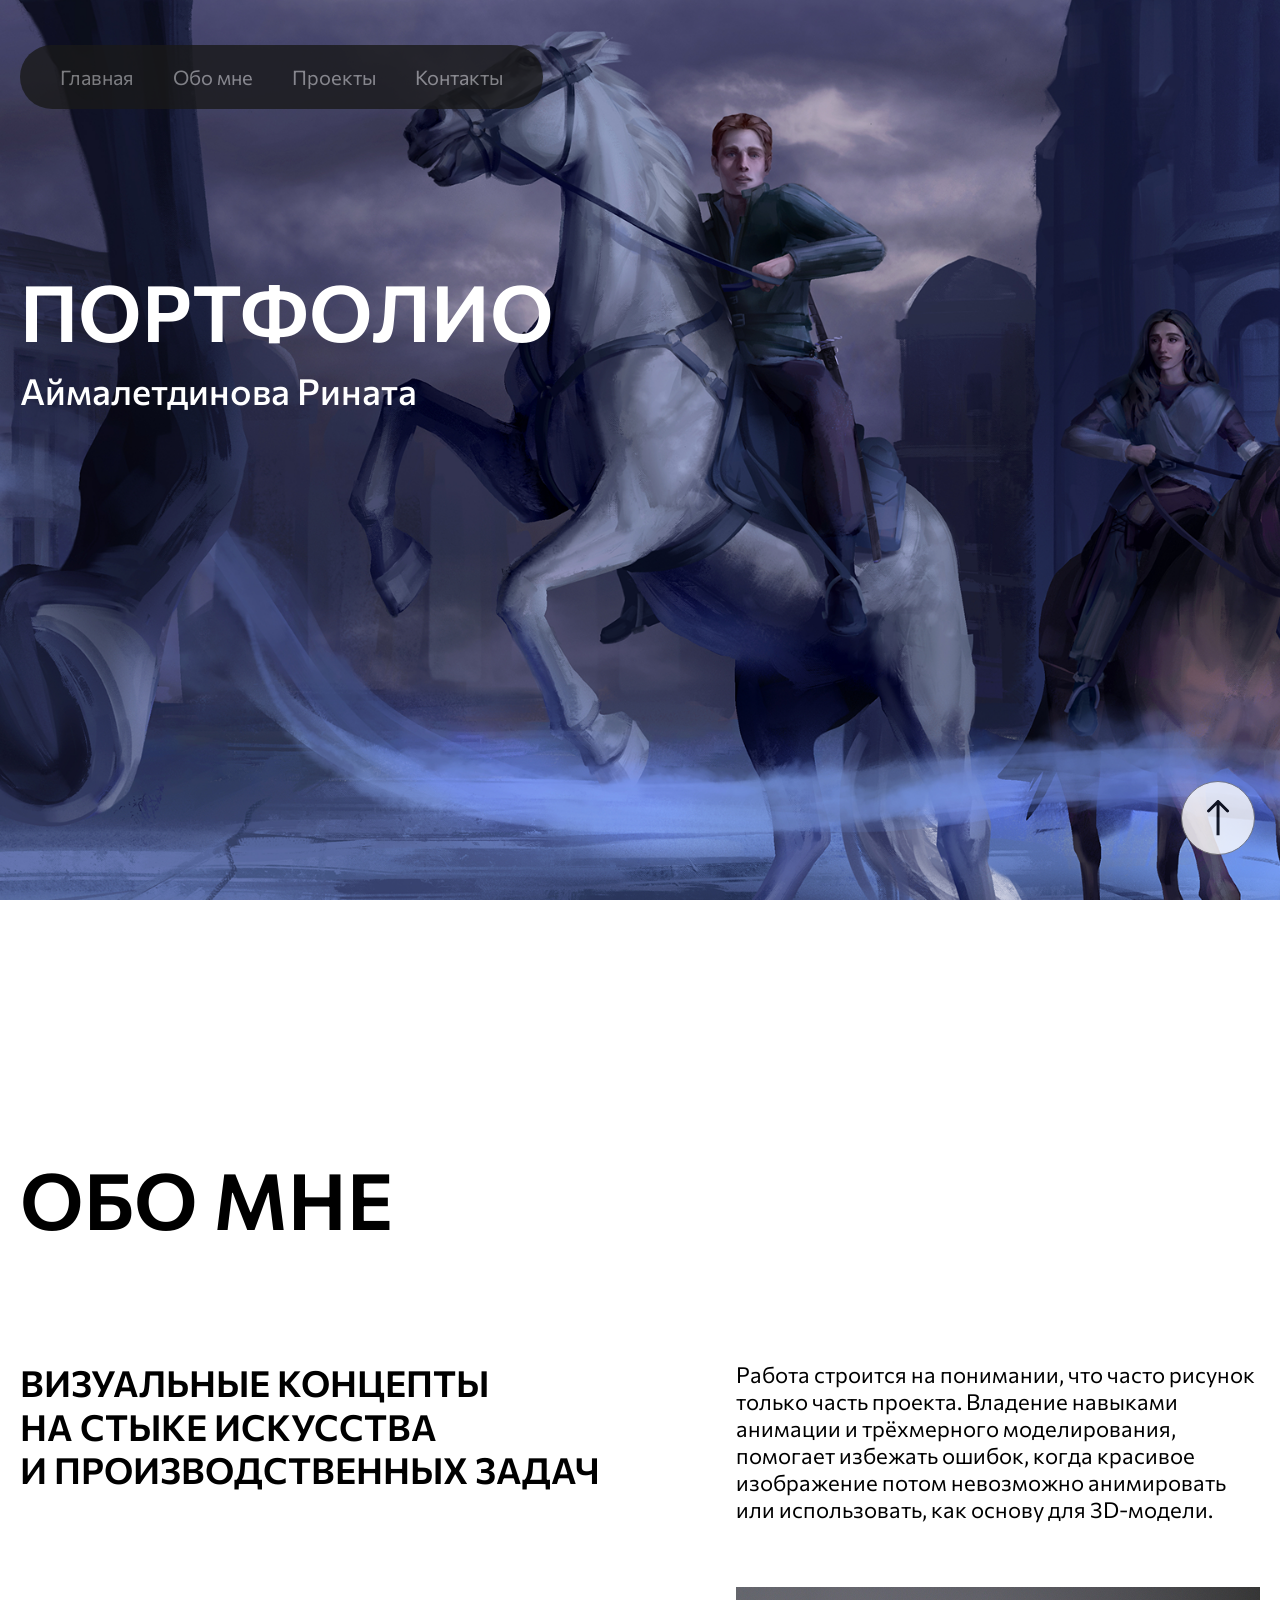
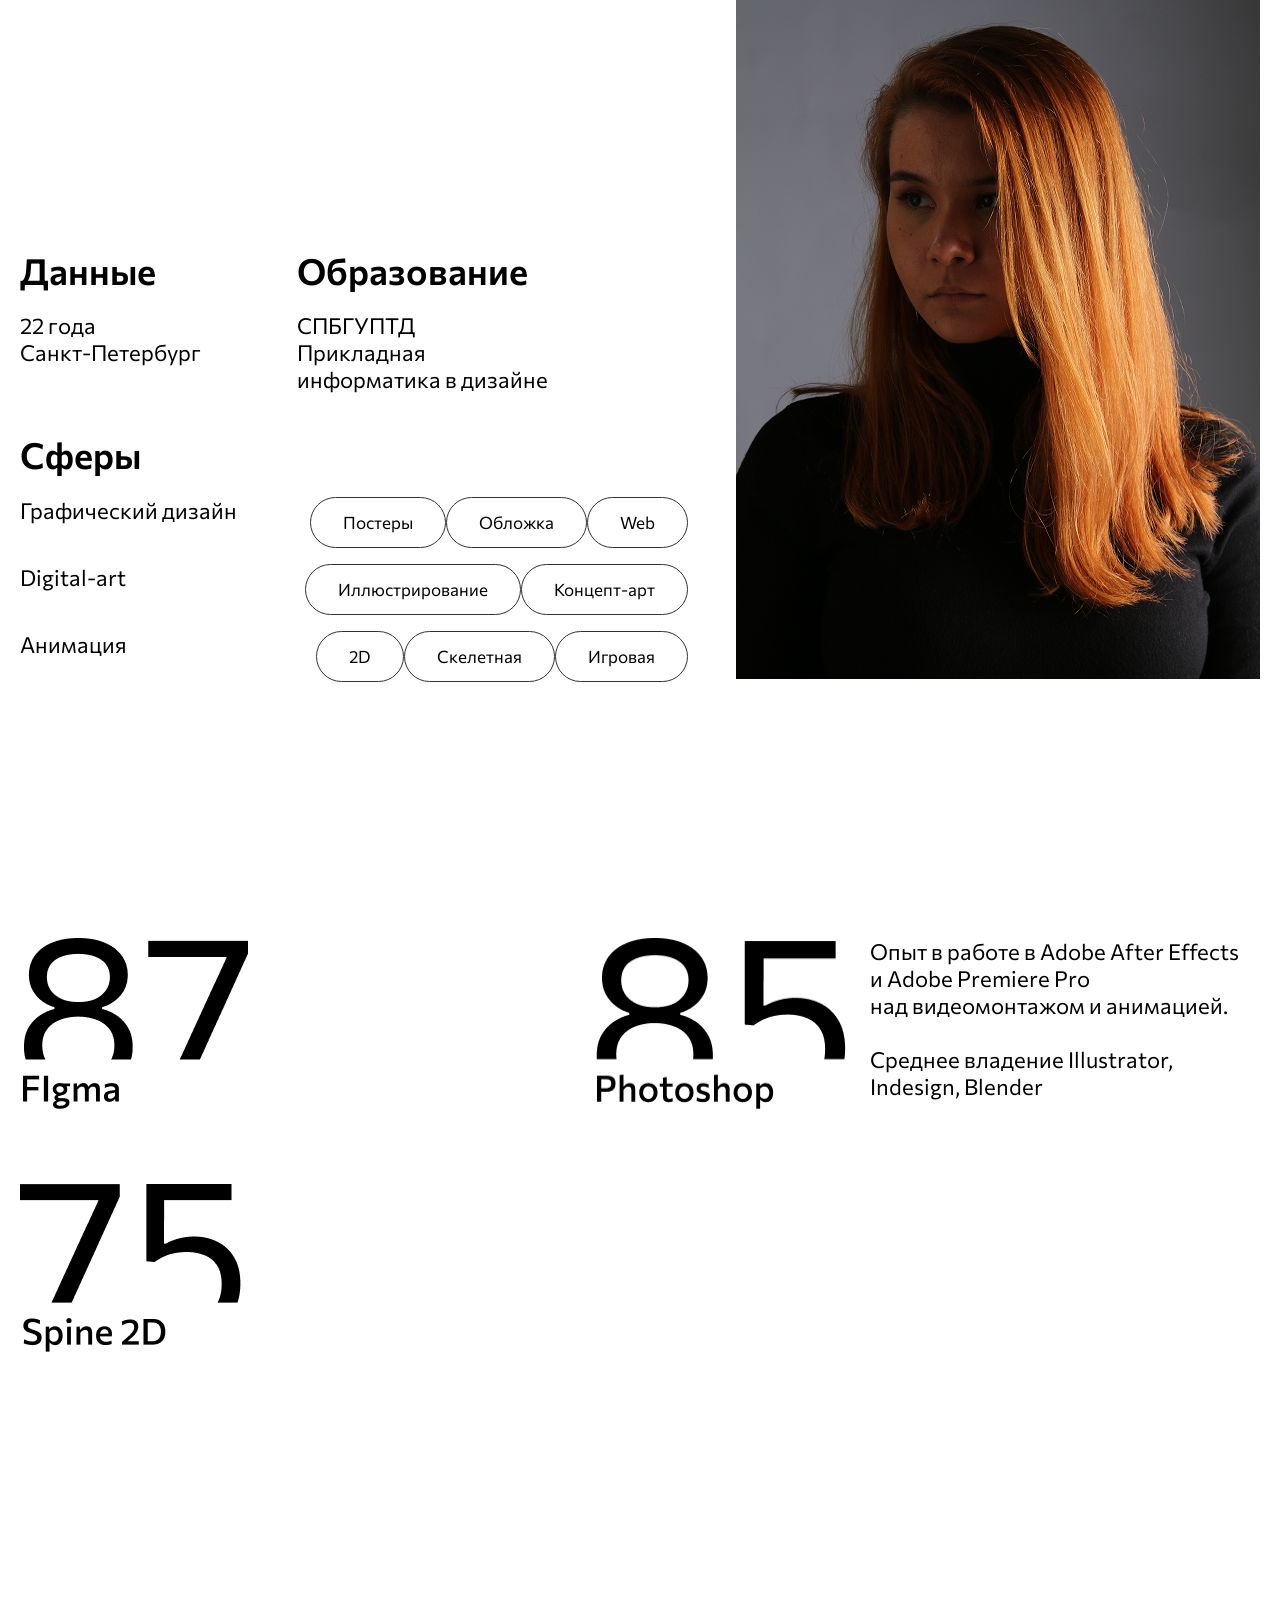
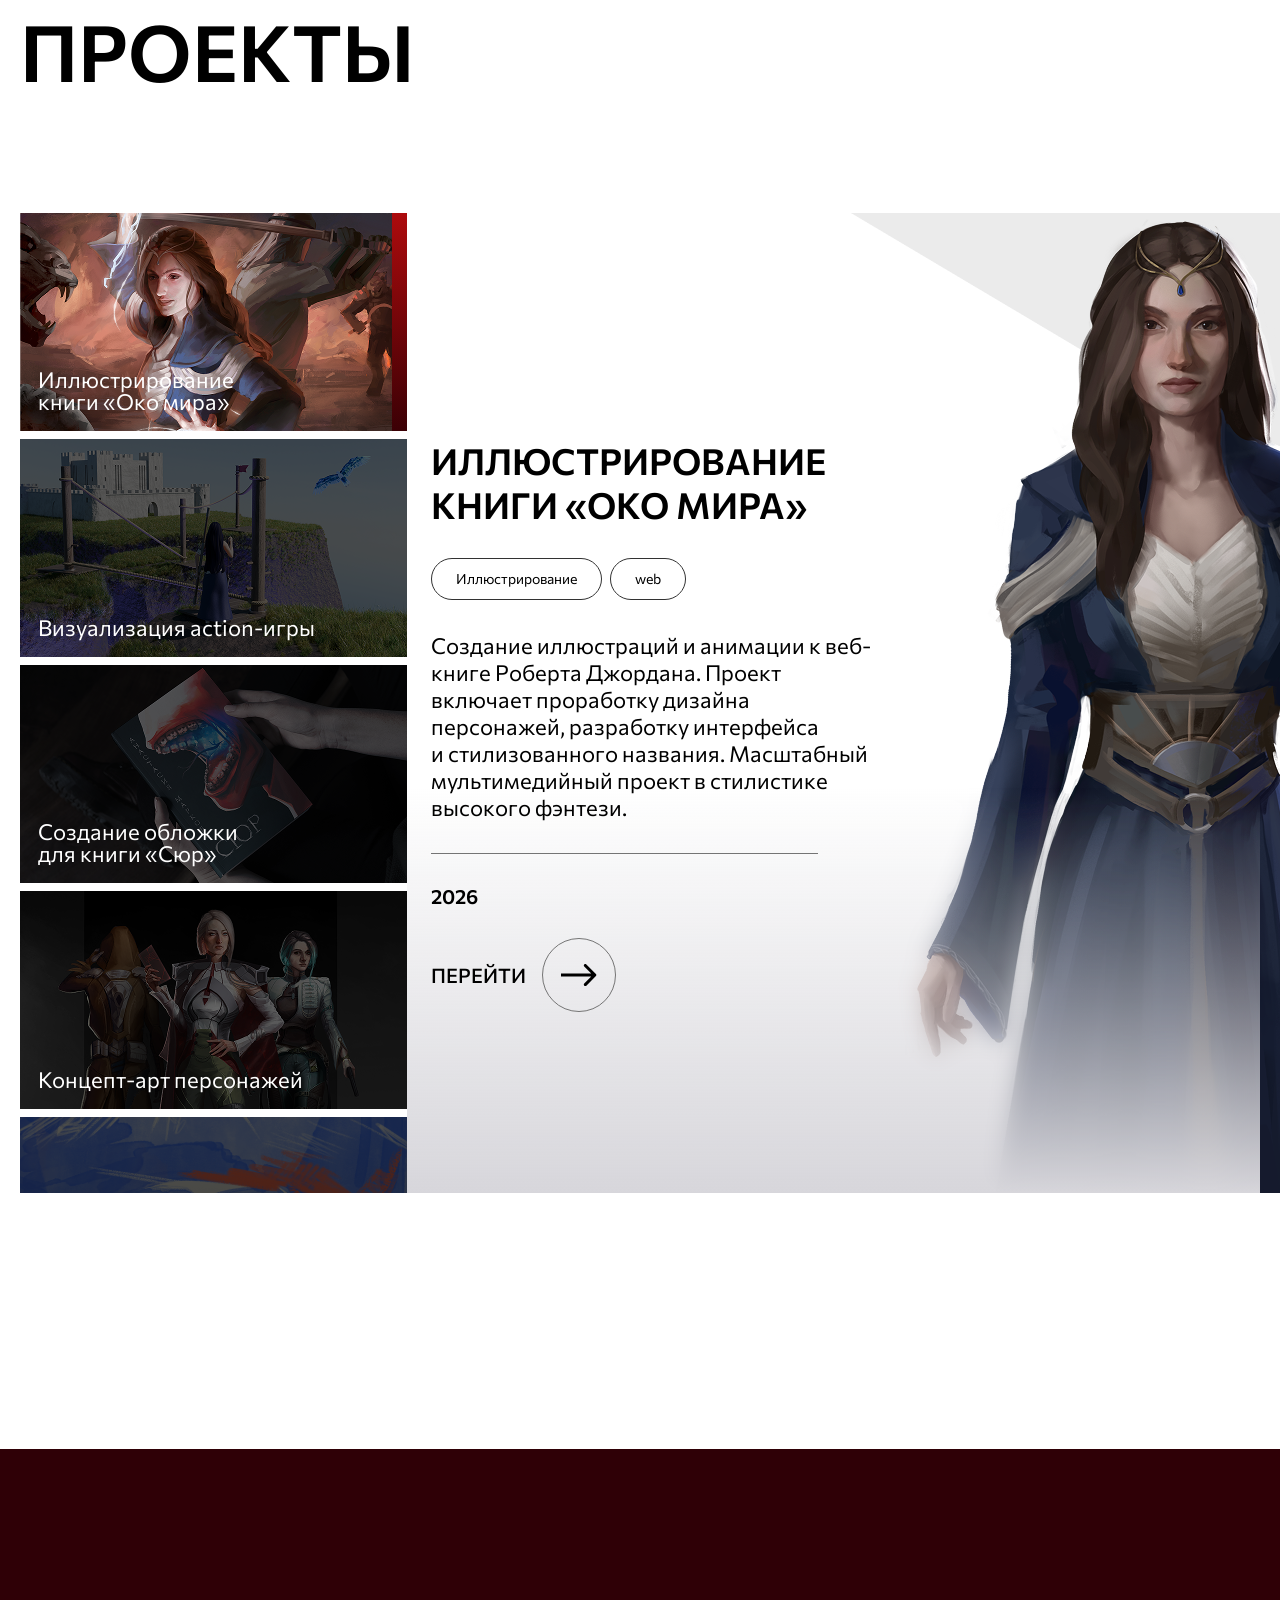
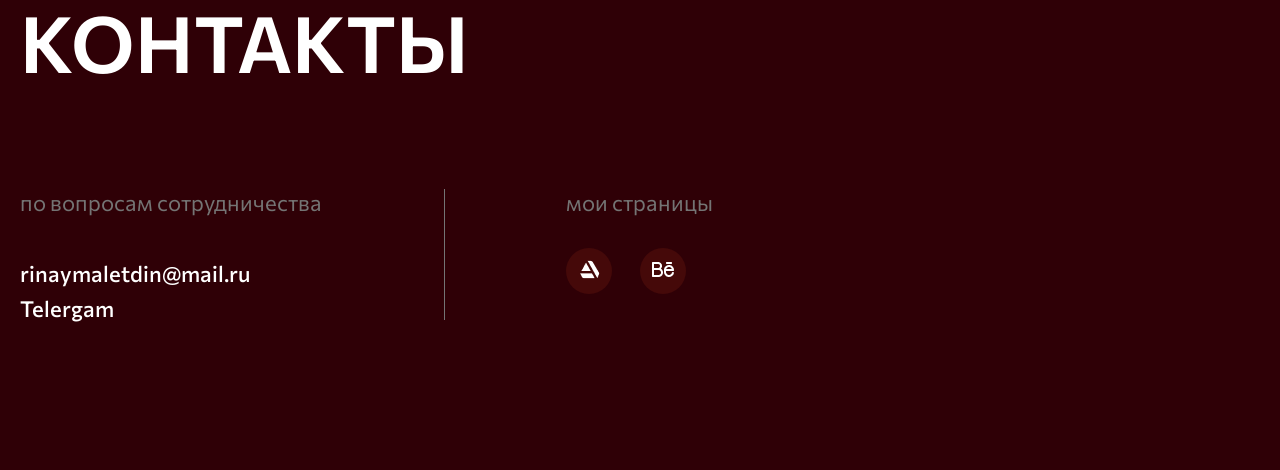
==== index.html @ d63401e6 "all" ====
<!DOCTYPE html>
<html lang="ru">
<head>
    <meta charset="UTF-8">
    <link rel="stylesheet" href="css/normalize.css">
    <link rel="stylesheet" href="css/reset.css">
    <link rel="stylesheet" type="text/css" href="css/main.css">
    <link rel="stylesheet" type="text/css" href="css/bloks.css">
    <link rel="stylesheet" type="text/css" href="css/glavnaya.css">
    <meta name="viewport" content="width=device-width, initial-scale=1.0">
    <title>Рината Аймалетдинова</title>
    <link rel="icon" href="assets/icons/logo-def.png" type="image/x-icon">
</head>
<body>

    <div class="container">
        <div class="navigation">
            <a href="index.html" class="navig" >Главная</a>
            <a href="index.html#end_scroll_about" class="navig" id="scroll_about">Обо мне</a>
            <a href="index.html#end_scroll_proj" class="navig" id="scroll_proj">Проекты</a>
            <a href="index.html#end_scroll_info" class="navig" id="scroll_info">Контакты</a>
        </div>
    </div>

    <div class="up_block" id="scroll_up">
        <div class="round up">
            <svg width="23" height="36" viewBox="0 0 23 36" fill="none" xmlns="http://www.w3.org/2000/svg">
                <path d="M12.1075 0.439373C11.5217 -0.146412 10.572 -0.146412 9.98622 0.439373L0.440274 9.98532C-0.145513 10.5711 -0.145513 11.5208 0.440274 12.1066C1.02606 12.6924 1.97581 12.6924 2.56159 12.1066L11.0469 3.62136L19.5322 12.1066C20.1179 12.6924 21.0677 12.6924 21.6535 12.1066C22.2393 11.5208 22.2393 10.5711 21.6535 9.98532L12.1075 0.439373ZM11.0469 35.3462L12.5469 35.3462L12.5469 1.50003L11.0469 1.50003L9.54688 1.50003L9.54688 35.3462L11.0469 35.3462Z" fill="black"/>
            </svg>
                                            
        </div>
    </div>

    <section class="shapka diff" id="scroll_up_end" style="background-image: url('../assets/images/index/background.png')">
        <div class="container">
            <h1 class="index">Портфолио</h1>
            <div class="name">
                <div>
                    <h3>Аймалетдинова Рината</h3>
                </div>
                <div  class="graf">
                    <h3>Графический дизайнер</h3>
                </div>
            </div>
        </div>
    </section>

    <section class="about">
        <div class="container">
            <div class="big_title" >
                <h1 style="color: black;" id="end_scroll_about">
                    Обо мне
                </h1>
            </div>
            <div class="article">
                <h3>Визуальные концепты<br>
                    на&nbsp;стыке искусства<br>
                    и&nbsp;производственных задач<br></h3>
                <p>Работа строится на&nbsp;понимании, что&nbsp;часто рисунок только часть проекта. Владение навыками анимации и&nbsp;трёхмерного моделирования, помогает избежать ошибок, когда красивое изображение потом невозможно анимировать или использовать, как&nbsp;основу для&nbsp;3D-модели.</p>
            </div>
            <div class="block_me">
                    <div class="me_text">

                        <div class="boring">
                            <div class="data">
                                <h3>Данные</h3>
                                <p>22 года<br>
                                    Санкт-Петербург</p>
                            </div>
                            <div class="ed">
                                <h3>Образование</h3>
                                <p>СПБГУПТД<br>
                                    Прикладная<br>
                                    информатика в дизайне</p>
                            </div>
                        </div>

                        <div class="sphere">
                            <h3>Сферы</h3>
                            
                            <div class="all">

                                <div class="s_line">
                                    <div class="the">
                                        <p>Графический дизайн</p>
                                    </div>
                                    <div class="sp_tags">
                                        <div class="tag">
                                            Постеры
                                        </div>
                                        <div class="tag">
                                            Обложка
                                        </div>
                                        <div class="tag">
                                            Web
                                        </div>
                                    </div>
                                </div>

                                <div class="s_line">
                                    <div class="the">
                                        <p>Digital-art</p>
                                    </div>
                                    <div class="sp_tags">
                                        <div class="tag">
                                            Иллюстрирование
                                        </div>
                                        <div class="tag">
                                            Концепт-арт
                                        </div>
                                    </div>
                                </div>

                                <div class="s_line">
                                    <div class="the">
                                        <p>Анимация</p>
                                    </div>
                                    <div class="sp_tags">
                                        <div class="tag">
                                            2D
                                        </div>
                                        <div class="tag">
                                            Скелетная
                                        </div>
                                        <div class="tag">
                                            Игровая
                                        </div>
                                    </div>
                                </div>
                            </div>
                        </div>
                    </div>

                    <div class="me_photo">
                        <img src="assets/images/index/me.png" alt="">
                    </div>   
            
            </div>
        </div>

    </section>

    <section class="skills">
        <div class="container">
            <div class="content_skills">
                <div class="skills_numbers">
                    <img src="assets/images/index/87.png" alt="85">
                    <img src="assets/images/index/85.png" alt="60">
                    <img src="assets/images/index/75.png" alt="45">
                </div>
                <div class="skills_text">
                    <p>Опыт в&nbsp;работе в&nbsp;Adobe After Effects и&nbsp;Adobe Premiere Pro
                        над&nbsp;видеомонтажом
                        и&nbsp;анимацией. <br>
                        <br>
                        Среднее владение Illustrator, Indesign,&nbsp;Blender
                        
                        </p>
                </div>
            </div>
        </div>
    </section>


    <section class="projects">
        <div class="container">
            <div class="big_title" >
                <h1 style="color: black;" id="end_scroll_proj">
                    проекты
                </h1>
            </div>
            <div class="block_proj">
                <div class="vertic">
                    <div class="vertic_item active" data-project="1">
                        <img src="assets/images/index/small_oko.png" alt="">
                        <span>Иллюстрирование <br> книги «Око мира»</span>
                    </div>
                    <div class="vertic_item" data-project="2">
                        <img src="assets/images/index/small_game.png" alt="">
                        <span>Визуализация action-игры</span>
                    </div>
                    <div class="vertic_item" data-project="3">
                        <img src="assets/images/index/small_book.png" alt="">
                        <span>Создание обложки <br> для книги «Сюр»</span>
                    </div>
                    <div class="vertic_item" data-project="4">
                        <img src="assets/images/index/small_pers.png" alt="">
                        <span>Концепт-арт персонажей</span>
                    </div>
                    <div class="vertic_item" data-project="5">
                        <img src="assets/images/index/small_geely.png" alt="">
                        <span>Оформление выставки Geely</span>
                    </div>
                </div>

                <div class="prew">
                    <div class="text_proj"  id="textContainer">
                        <h3>Иллюстрирование книги «Око мира»</h3>
                        <div class="tags">
                            <div class="p_tags">
                                Иллюстрирование
                            </div>
                            <div class="p_tags">
                                web
                            </div>
                        </div>

                        <div class="desc">
                            <p>Создание иллюстраций и&nbsp;анимации к&nbsp;веб-книге Роберта Джордана. Проект включает проработку дизайна персонажей, разработку интерфейса и&nbsp;стилизованного названия. Масштабный мультимедийный проект
                                в&nbsp;стилистике высокого фэнтези.</p>
                        </div>
                        <div class="line_p">
                        </div>
                        <div class="year">
                            2026
                        </div>
                        <div class="pereyty">
                                <p style="font-size: 20px; font-family: 'CommissionerME'">ПЕРЕЙТИ</p>
                                <a href="oko.html">
                                    <div class="round right">
                                        <svg width="36" height="23" viewBox="0 0 36 23" fill="none" xmlns="http://www.w3.org/2000/svg">
                                            <path d="M34.9068 12.1066C35.4926 11.5208 35.4926 10.571 34.9068 9.98524L25.3609 0.439297C24.7751 -0.14649 23.8253 -0.14649 23.2396 0.439297C22.6538 1.02508 22.6538 1.97483 23.2396 2.56062L31.7248 11.0459L23.2396 19.5312C22.6538 20.117 22.6538 21.0667 23.2396 21.6525C23.8253 22.2383 24.7751 22.2383 25.3609 21.6525L34.9068 12.1066ZM0 11.0459L-2.68527e-08 12.5459L33.8462 12.5459L33.8462 11.0459L33.8462 9.5459L2.68527e-08 9.5459L0 11.0459Z" fill="black"/>
                                            </svg>                       
                                    </div>
                                </a>
                        </div>

                    </div>
                    <div class="prew_inner">
                        <img src="assets/images/index/mo.png" class="active" id="mainImage" alt="" id="img1">
                        <img src="assets/images/index/triangle.png" class="triangle" alt="">
                    </div>
                    
                </div>

            </div>



        </div>
    </section>








    


    <footer>
        <div class="container">
            <h1>
                Контакты
            </h1>

            <div class="info" id="end_scroll_info">
                <div class="qwestions">
                    <div class="qw_title">
                        <p>по вопросам сотрудничества</p>
                    </div>

                    <div class="qw_them">
                        <p>rinaymaletdin@mail.ru</p>
                        <a href="https://t.me/rinaymm">
                            Telergam
                        </a>
                    </div>
                </div>

                <div class="line">
                </div>

                <div class="social">
                    <div class="so_title">
                        <p>мои страницы</p>
                    </div>

                    <div class="buttons_block">
                        <a href="">
                            <div class="so_but">
                                <img src="assets/icons/artstation.png" alt="">
                            </div>
                        </a>

                        <a href="">
                            <div class="so_but">
                                <img src="assets/icons/behance.png" alt="">
                            </div>
                    </a>
                    </div>
                </div>
            </div>

        </div>
        
    </footer>

    <script src="script/script.js" defer></script>
</body>
</html>
---- css/main.css ----
@font-face {
    font-family: "CommissionerR";
    src:url('../assets/fonts/Commissioner-Regular.ttf');
}

@font-face {
    font-family: "CommissionerSB";
    src:url('../assets/fonts/Commissioner-SemiBold.ttf');
}

@font-face {
    font-family: "CommissionerME";
    src:url('../assets/fonts/Commissioner-Medium.ttf');
}

:root{
    --darkred: #2F0006;
    --grey: #1A1A1A;
    --blackred: #240000;
    --cherry: #450909;
    --red: #AC0B0D;
    --pink: #F00003;
    --lightgrey: #323232;
    --middle: #747474;
}


body{
    overflow-x: hidden;
}

h1{
    font-size: 78px;
    font-family: "CommissionerSB";
    text-transform: uppercase;
    color: white;
    line-height: 109%;
}

h2{
    font-size: 47px;
    font-family: "CommissionerSB";
    text-transform: uppercase;
}

h3 {
    font-size: 36px;
    font-family: "CommissionerSB";
    text-transform: uppercase;
    line-height: 121%;
}

h4{
    font-size: 32px;
    font-family: "CommissionerSB";
}
p {
    font-size: 22px;
    font-family: "CommissionerR";
    line-height: 27px;
}

.navig{
    font-size: 20px;
    font-family: "CommissionerR";
}

.subtext{
    font-size: 17px;
    font-family: "CommissionerR";
}

.smalesttext{
    font-size: 14px;
    font-family: "CommissionerR";
}

a{
    text-decoration: none;
    color: white;
}

.container{
    max-width: 1620px;
    padding: 0 20px;
    margin: 0 auto;
}

/*_______________________________________Навигация__________________________________________________________*/

.navigation{
     position: fixed;
    top: 45px;
     z-index: 1000;
  
    display: flex;
    flex-wrap: wrap;
    flex-direction: row;
    gap: 39px;

    background-color: var(--grey);
    border-radius: 50px;
    padding: 22px 40px;
    opacity: 80%;

    transition: transform 0.3s ease, opacity 0.3s ease;
}


.navigation a{
    color: #999999;
    transition: 0.2s;
}

.navigation a:hover{
    color: white;
}

.navigation a:active{
    color: var(--pink);

}

.navigation.hide {
    transform: translateY(-150%);
}

.back{
    position: fixed;
    top: 45px;
     z-index: 1000;
  
    display: flex;
    flex-wrap: wrap;
    flex-direction: row;
    gap: 39px;


}
/*_______________________________________Шапка__________________________________________________________*/



.shapka{
    max-width: 100%;
    min-width: 1000px;
    height: auto;  
    background-size: cover; 
    background-position: top;
    background-repeat: no-repeat;
    height: 100vh;
}

.title{
    padding-top: 700px;
    max-width: 1000px;

}

/*_______________________________________Наверх__________________________________________________________*/

.up{
    transform: rotateY('90');
    position: fixed;
    align-self: end;
    bottom: 45px;
    z-index: 1000;
    right: 25px;

    background: white;
    opacity: 80%;
    cursor: pointer;

}



/*_______________________________________Навигация между__________________________________________________________*/

.but_text{
    display: flex;
    justify-content: center;
    align-items: center;
    gap: 16px;
}

.nextprev{

    display: flex;
    flex-direction: row;
    gap: 24px;
    justify-content: space-between;

}

.round path{
    transition: 0.2s;
}

.round:hover path {
    fill: var(--red);
}

.round:active path {
    fill: var(--pink);
}

.round{
    border-radius: 50px;
    width: 72px;
    height: 72px;
    border: 1px solid var(--middle);
    display: flex;
    align-items: center;
    justify-content: center;
    transition: 0.2s;
}

.round:hover{
    border: 1px solid var(--red);
}

.round:active{
    border: 1px solid var(--pink);
}

.top{
    padding-top: 40px;
    padding-bottom: 120px;
}

.bott{
    padding-bottom: 120px;
}






/* Футтер */


footer{
    background-color: var(--darkred);
    padding-top: 150px;
    padding-bottom: 150px;
}

footer h1{
    padding-bottom: 105px;
}


.info{
    display: flex;
    max-width: 693px;
    justify-content: space-between;
    gap: 24px;
    flex-direction: row;
}

.qwestions{
    display: flex;
    flex-direction: column;
    gap: 12px;
}

.qw_them{
    display: flex;
    flex-direction: column;
    gap: 11px;
}

.qw_them p{
    font-family: "CommissionerME";
    color: white;
}

.qw_them a{
    font-family: "CommissionerME";
    color: white;
    font-size: 22px;
}

.qw_them a:hover{
    color: var(--red);
}
.qw_them a:active{
    color: var(--pink);
}




.qw_title{
    padding-bottom: 32px;
    color: var(--middle);
}

.so_title{
    padding-bottom: 32px;
    color: var(--middle);
}


.line {
    width: 1px;
    background: var(--middle);
}

.buttons_block{
    display: flex;
    flex-direction: row;
    gap: 28px;
}

.so_but{
    background: var(--cherry);
    height: 46px;
    width: 46px;
    border-radius: 30px;
    align-content: center;
    text-align: center;
    transition: 0.2s;
}

.so_but:hover{
    background: var(--red);
}

.so_but:active{
    background: var(--pink);
}
---- css/bloks.css ----
.article{
    display: flex;
    justify-content: space-between;
    flex-direction: row;
    gap: 24px;
    padding-bottom: 64px;
}

.article p{
    max-width: 524px;
}

.block{
    padding-bottom: 256px;
}



/* РЕФЕРЕНСЫ */
.podpis{
    display: flex;
    flex-direction: row;
    justify-content: space-between;
    gap: 24px;
}

.ref_right{
    max-width: 524px;
    padding-bottom: 196px;
}

.itog{
    border-radius: 30px;
    border: 1px solid var(--middle);
    padding: 16px 32px;
    margin-top: 24px;
    color: black;
    background: white;

    cursor: pointer;
}

.itog:hover{
    border: 1px solid var(--red);
    color: var(--red);
}

.itog:active{
    border: 1px solid var(--pink);
    color: var(--pink);
}



.three{
    display: flex;
    flex-direction: row;
    gap: 24px;
    flex-wrap: nowrap;
}
.im_text{
    display: flex;
    flex-direction: column;
    gap: 8px;
}

.im_text img{
    max-width: 100%;

}


/* ДВА и ОДИН */

.two{
    display: flex;
    flex-direction: row;
    gap: 24px;
    flex-wrap: nowrap;
    padding-bottom: 24px;
}

.two img{
    max-width: 100%;
}

.one_im img{
    max-width: 100%;
}

/* ОДИН СЛЕВА ДВА СПРАВА */

.vertic_two{
    display: flex;
    flex-direction: column;
    gap: 24px;
}

.end{
    padding-bottom: 120px;
}

/* ВНИЗУ С МАЛЕНЬКИМ */

.with_little{
    display: flex;
    flex-direction: row;
    justify-content: space-between;
    gap: 24px;
    align-items: end;

    padding-bottom: 256px;
}
.with_little img{
    max-width: 100%;
    min-width: 300px;
}
/* ТРИПОДРЯД */

.setka_3{
    display: flex;
    flex-direction: row;
    justify-content: space-between;
    gap: 24px;
    align-items: end;

    padding-bottom: 256px;
}

.setka_3 img{
    max-width: 100%;
}

/* ДВА */

.setka_2{
    display: flex;
    flex-direction: row;
    justify-content: space-between;
    gap: 24px;
    align-items: end;

    padding-bottom: 256px;

}

.setka_2 img{
    width: 100%;
    max-width: 798px;
    min-width: auto;
    display: block;
}
/* СЛАЙДЕР СЛАЙДЕР */

.slider{
    padding-bottom: 256px;
    display: flex;
    flex-direction: column;
    justify-content: end;
}

.slider_image {
    width: 100%;
    margin-bottom: 20px;
    overflow: hidden;
}

.slider_image img {
    max-width:100%;
}

/* RANGE */
.range {
    width: 658px;
    appearance: none;
    height: 4px;
    background: #ccc;
    outline: none;
}

.small{
    width: 100%;
}

.pols{
    text-align: end;
    padding-bottom: 120px;
}

/* ползунок */
.range::-webkit-slider-thumb {
    appearance: none;
    width: 20px;
    height: 20px;
    background: black;
    border-radius: 50%;
    cursor: pointer;
    transition: 0.2s;
}

.range::-webkit-slider-thumb:active {
    appearance: none;
    width: 25px;
    height: 25px;
    background: var(--red);
    border-radius: 50%;
    cursor: pointer;
}

/* Firefox */
.range::-moz-range-thumb {
    width: 20px;
    height: 20px;
    background: black;
    border-radius: 50%;
    cursor: pointer;
    transition: 0,2s;
}

/* КАРУСЕЛЬ КАРУСЕЛЬ */

.kar_next{
    display: flex;
    flex-direction: row;
    gap: 64px;
    justify-content: end;
    padding-top: 24px;
}



/* ДРУГИЕ ПРОЕКТЫ */

.other h1{
    color: black;
    padding-bottom: 120px;
}


.other{
    padding-bottom: 256px;
}


.hor_scroll{
    display: flex;
    flex-direction: row;
    flex-wrap: nowrap;
    gap: 24px;

    overflow-y:hidden;
    overflow-x: visible;
    scroll-behavior: auto;

    margin-left: calc(-1 * clamp(16px, 10vw, 150px));
    margin-right: calc(-1 * clamp(16px, 10vw, 150px));
  
    padding-left: clamp(16px, 10vw, 150px);
    padding-right: clamp(16px, 10vw, 150px);

}


.hor_scroll::-webkit-scrollbar {
    display: none; 
}

.kletka{
    display: flex;
    flex-direction: column;
    gap: 24px;
}

.kletka_niz{
    display: flex;
    flex-direction: row;
    justify-content: space-between;

}

.kletka_niz h4{
    max-width: 356px;
}

.klet_im{
    position: relative;
    height: 725px;
}

.klet_im::before {
    content: "";
    position: absolute;
    inset: 0;

    background: rgba(0, 0, 0, 0.5);
    pointer-events: none;

    opacity: 1;
    transition: opacity 0.3s ease;
}

.klet_im:hover::before {
    opacity: 0;
}
---- css/glavnaya.css ----
.index{
    padding-top: 268px;
    padding-bottom: 16px;
}



.diff h3{
    color: white;
    text-transform:none;
    font-family: "CommissionerME";

}

.shapka{
    max-width: 100%;
    min-width: 1000px;
    height: auto;  
    background-size: cover; 
    background-position: top;
    background-repeat: no-repeat;
    height: 100vh;
}


.name{
    display: flex;
    flex-direction: column;
    gap: 520px;
}

.graf h3{
    font-family: "CommissionerR";
}

.big_title{
    padding-top: 256px;
    padding-bottom: 120px;
}



.block_me{
    display: flex;
    justify-content: space-between;
    align-items: end;
    flex-direction: row;
    gap: 24px;
    flex-wrap: nowrap;
    padding-bottom: 256px;
}

.block_me h3{
    text-transform:none;
    padding-bottom: 20px;
}

.me_text{
    width: 100%;
}

.boring{
    display: flex;
    align-items: start;
    flex-direction: row;
    gap: 96px;
    padding-bottom: 40px;
    max-width: 1072px;
}

.all{
    display: flex;
    justify-content: space-between;
    flex-direction: row;
    flex-direction: column;
    gap: 16px;
    max-width: 668px;
}

.s_line{
    display: flex;
    justify-content: space-between;
    flex-direction: row;
    gap: 24px;
}

.sp_tags{
    display: flex;
    justify-content: space-between;
    flex-direction: row;
}

.tag{
    font-size: 17px;
    font-family: "CommissionerR";
    color: black;
    border: 1px solid var(--lightgrey);
    border-radius: 30px;
    padding: 16px 32px;
}


.me_photo img{
    width: 524px;
    height: auto;
}


.skills h1{
    color: black;
}

.content_skills{
    display: flex;
    justify-content: space-between;
    align-items: flex-start;
    column-gap: 24px;

}

.skills_text p{
    color: black;
    width: 390px;
}

.skills_numbers{

    opacity: 0;
    transform: translateY(100px);
    
    width: 1040px;
    display: flex;
    flex-direction: row;
    justify-content: space-between;
    row-gap: 75px;
    column-gap: 75px;
    flex-wrap: wrap;

}

.skills_numbers.element-show {
    opacity: 1;
    transition: all 1.5s;
    transform: translateY(0%);
}









.block_proj{
    display: flex;
    justify-content: space-between;
    flex-direction: row;
    align-content: flex-start;
    height: 980px;
    gap: 24px;

    padding-bottom: 256px;
}

.vertic{
    display: flex;
    flex-direction: column;
    gap: 8px;
    overflow-y: auto;
    max-height: 100%;
}
.vertic::-webkit-scrollbar {
    display: none; 
}

.vertic_item{
    position: relative;
    cursor: pointer;

    color: white;
    font-size: 22px;
    font-family: "CommissionerR";
}

.vertic_item span{
    padding: 8px;
}

.vertic_item img {
    width: 100%;
    display: block;
}

.vertic_item::before {
    content: "";
    position: absolute;
    inset: 0;
    background: rgba(0,0,0,0.6);
    transition: 0.3s;
}

.vertic_item.active::after {
    content: "";
    position: absolute;
    top: 0;
    right: 0;
    width: 15px;
    height: 100%;
    background: linear-gradient(to bottom, rgb(172, 11, 13),  rgb(59, 0, 5));
}

.vertic_item span {
    position: absolute;
    bottom: 10px;
    left: 10px;
    color: white;
    z-index: 2;
}

.vertic_item:hover::before {
    background: rgba(0,0,0,0);
}

.vertic_item.active::before {
    background: rgba(0,0,0,0);
}

/* ПРАВАЯ ЧАСТЬ */
.prew {
    flex: 1;
    position: relative;

    display: flex;
    justify-content: flex-end; 
}

/* БЛЮР */
.prew::before {
    content: '';
    position: absolute;
    bottom: 0;
    left: -24px;
    right: 0;
    height: 406px;

    backdrop-filter: blur(11px);
    -webkit-backdrop-filter: blur(11px);

    mask-image: linear-gradient(
        to bottom,
        transparent 0%,
        black 100%
    );

    z-index: 5;
    pointer-events: none;
}

/* ГРАДИЕНТ */
.prew::after {
    content: '';
    position: absolute;
    bottom: 0;
    left: -24px;
    right: 0;
    height: 406px;

    background: linear-gradient(
        to bottom,
        transparent 0%,
        rgb(215, 214, 219) 100%
    );

    z-index: 6;
    pointer-events: none;
}



/* Если нужно более плавное размытие с маской */
.prew_inner {
    position: relative;
    width: 55%;
    height: 100%;
}


.prew_inner img {
    position: absolute;
    inset: 0;

    transition: 
        opacity 0.1s ease,
        transform 0.5s ease,
        filter 0.1s ease;
}

/* текущая */
.prew_inner img.active {
    opacity: 1;
    transform: scale(1);
    filter: blur(0);
    z-index: 2;

    filter: blur(0px);
    transition: filter 0.3s ease;
}


/* уходящая */
.prew_inner img.out {
    opacity: 0;
    transform: scale(1.1);
    filter: blur(8px);
    z-index: 1;
}

/* новая (до появления) */
.prew_inner img.next {
    opacity: 0;
    transform: scale(1.1);
    filter: blur(10px);
    z-index: 3;
}


.triangle{
    margin-left: -24px;
}


.text_proj{
    display: flex;
    flex-direction: column;
    gap: 32px;
    padding-top: 226px;

    z-index: 7;

    transition: 
        opacity 0.3s ease,
        transform 0.4s ease;
}

.text_proj.fade-out {
    opacity: 0;
    transform: translateY(20px);
}

.text_proj.fade-in {
    opacity: 1;
    transform: translateY(0);
}

.text_proj h3{
    max-width: 527px;
}

.desc{
    max-width: 498px;
}

.tags{
    display: flex;
    flex-direction: row;
    gap: 8px;
}

.p_tags{
    font-size: 14px;
    font-family: "CommissionerR";
    color: black;
    border: 1px solid var(--lightgrey);
    border-radius: 30px;
    padding: 13px 24px;
}

.line_p{
    height: 1px;
    width: 387px;
    background: var(--middle);
}

.year{
    color: black;
    font-family: "CommissionerSB";
    font-size: 20px;
}

.pereyty{
    display: flex;
    flex-direction: row;
    gap: 16px;
    text-align: left;
    align-items: center;
}
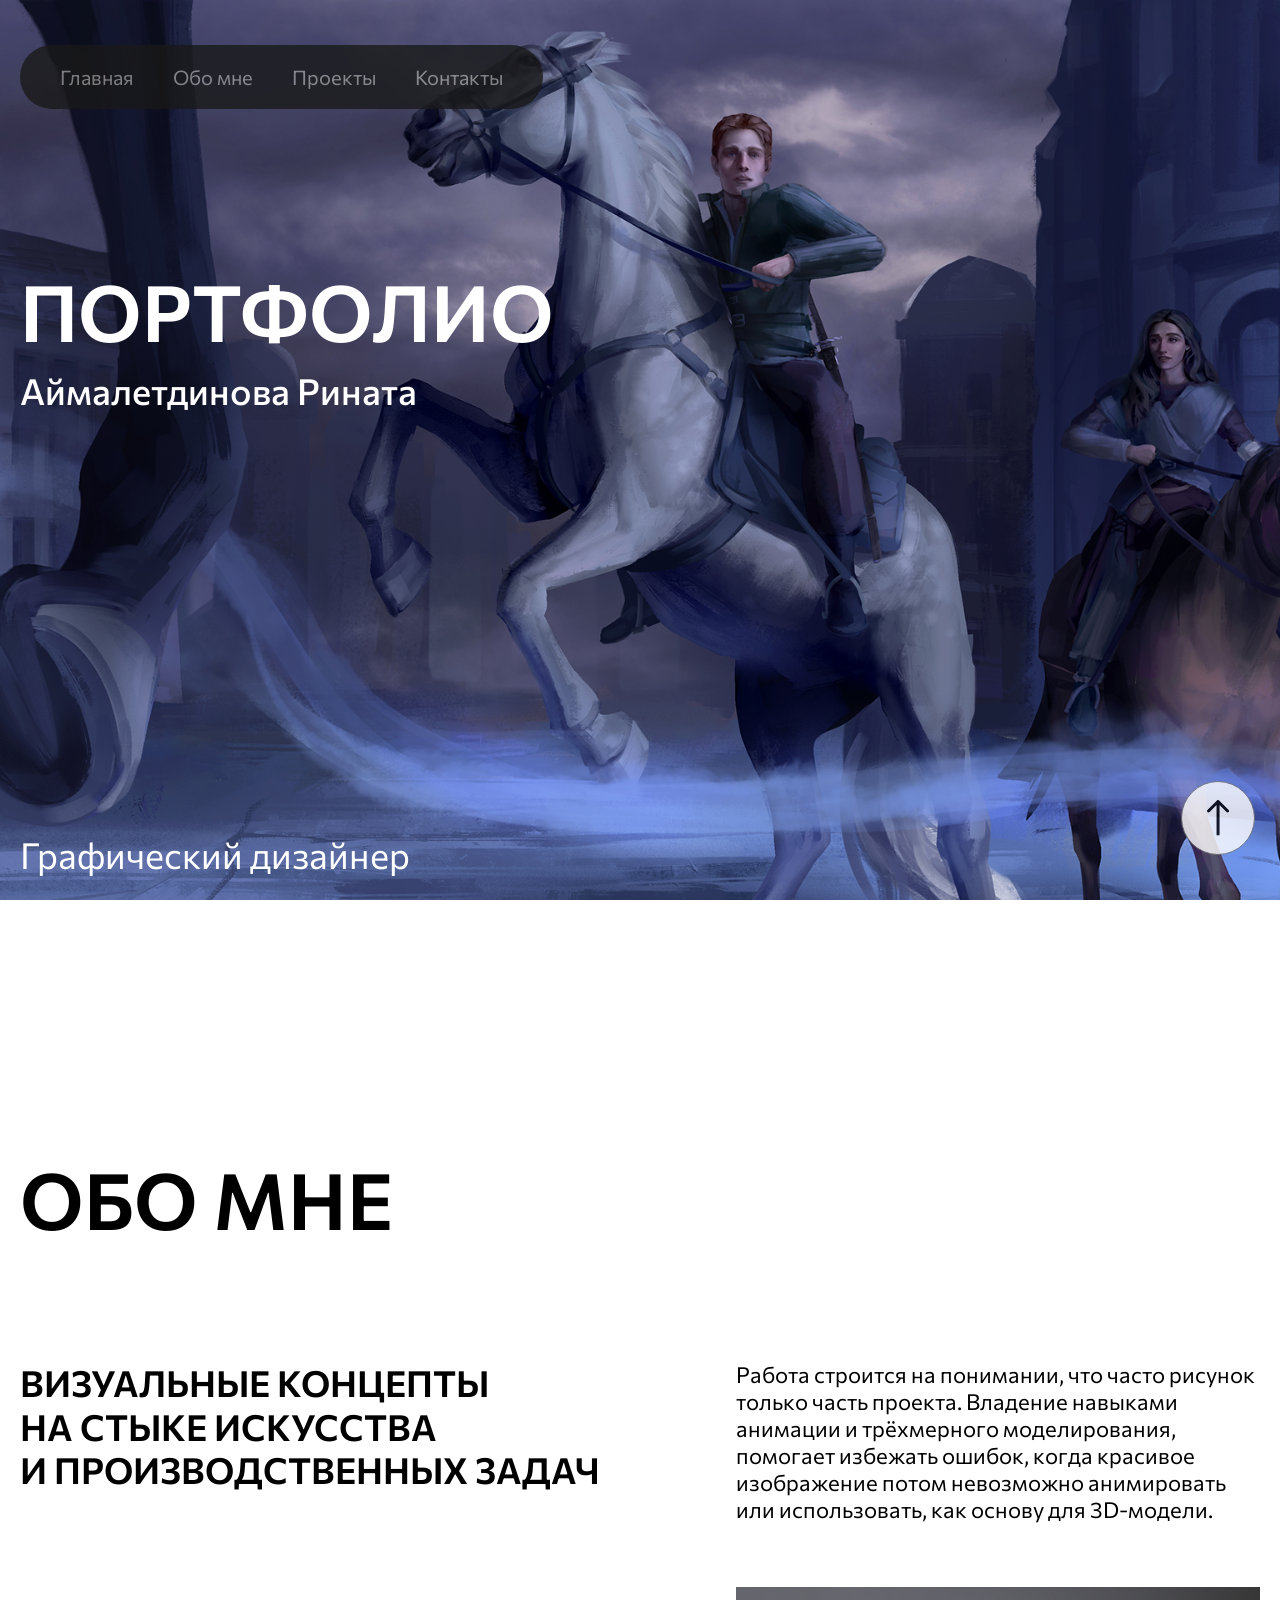
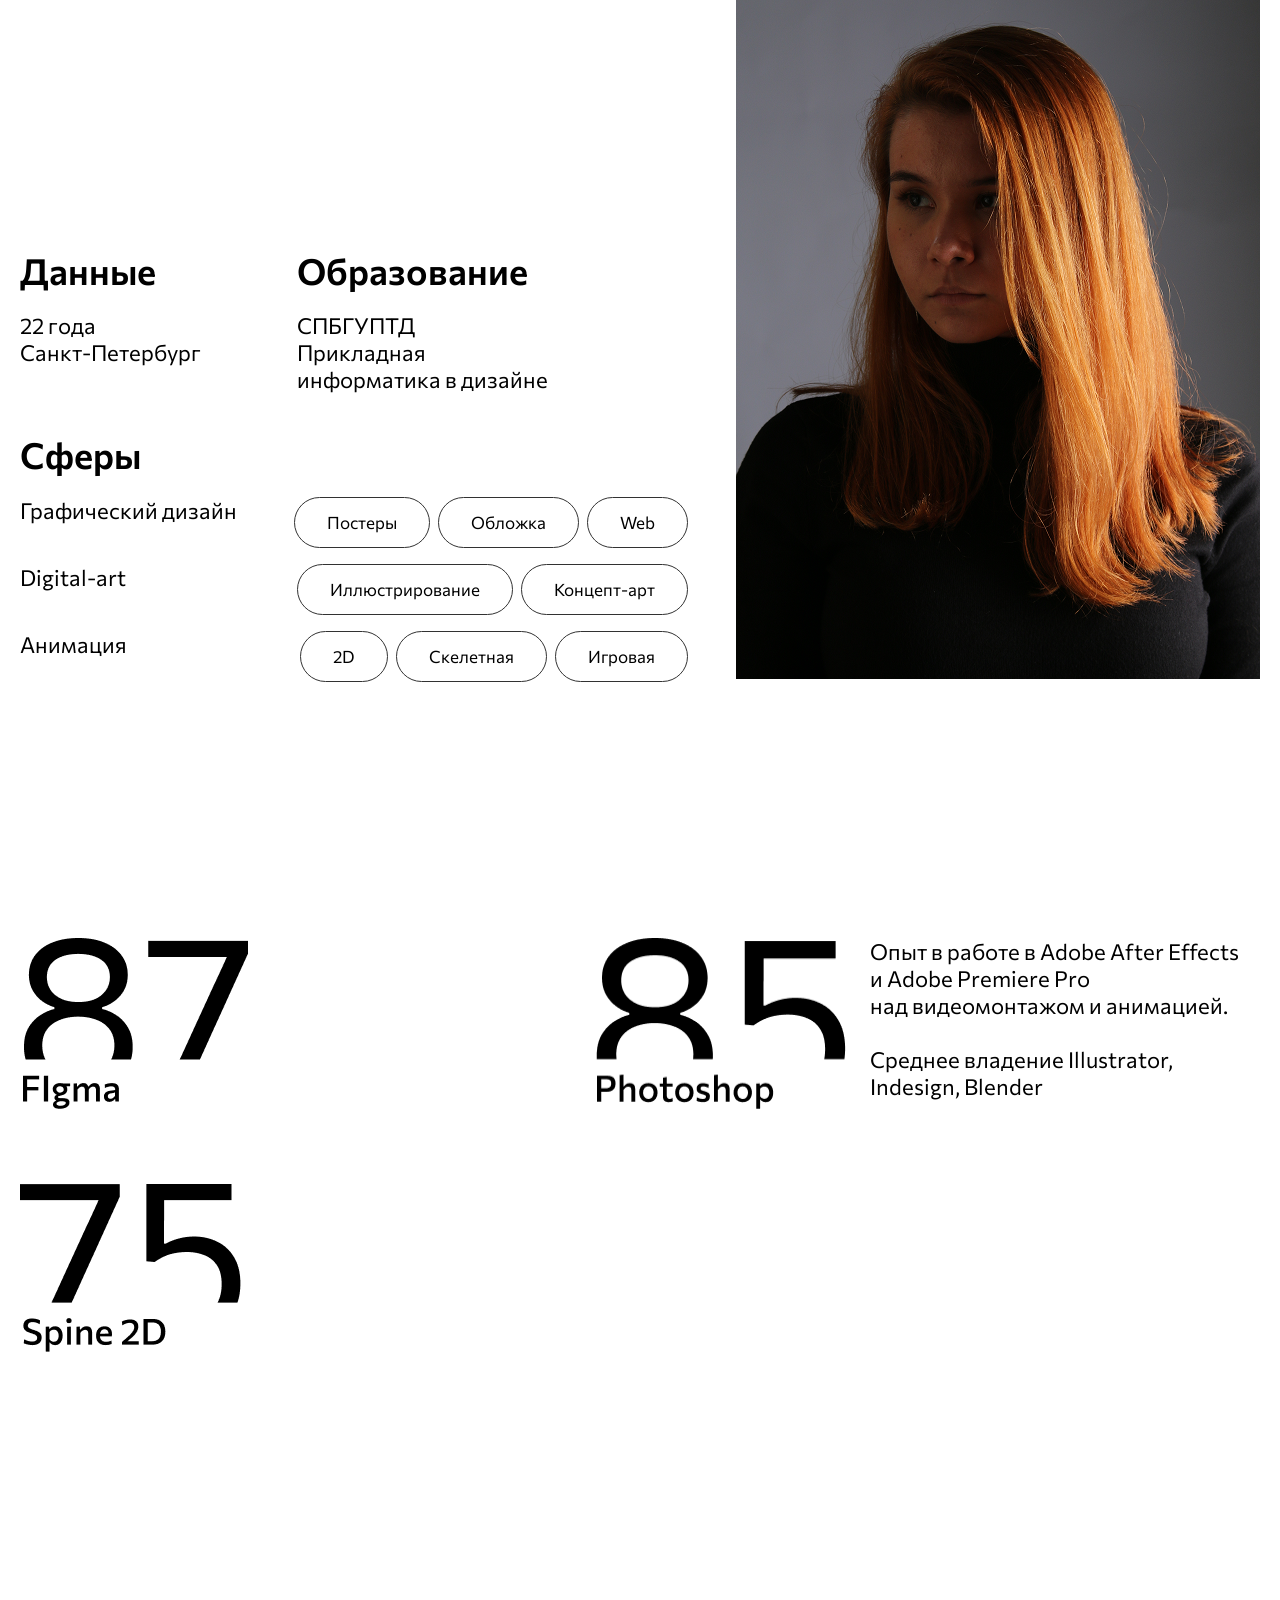
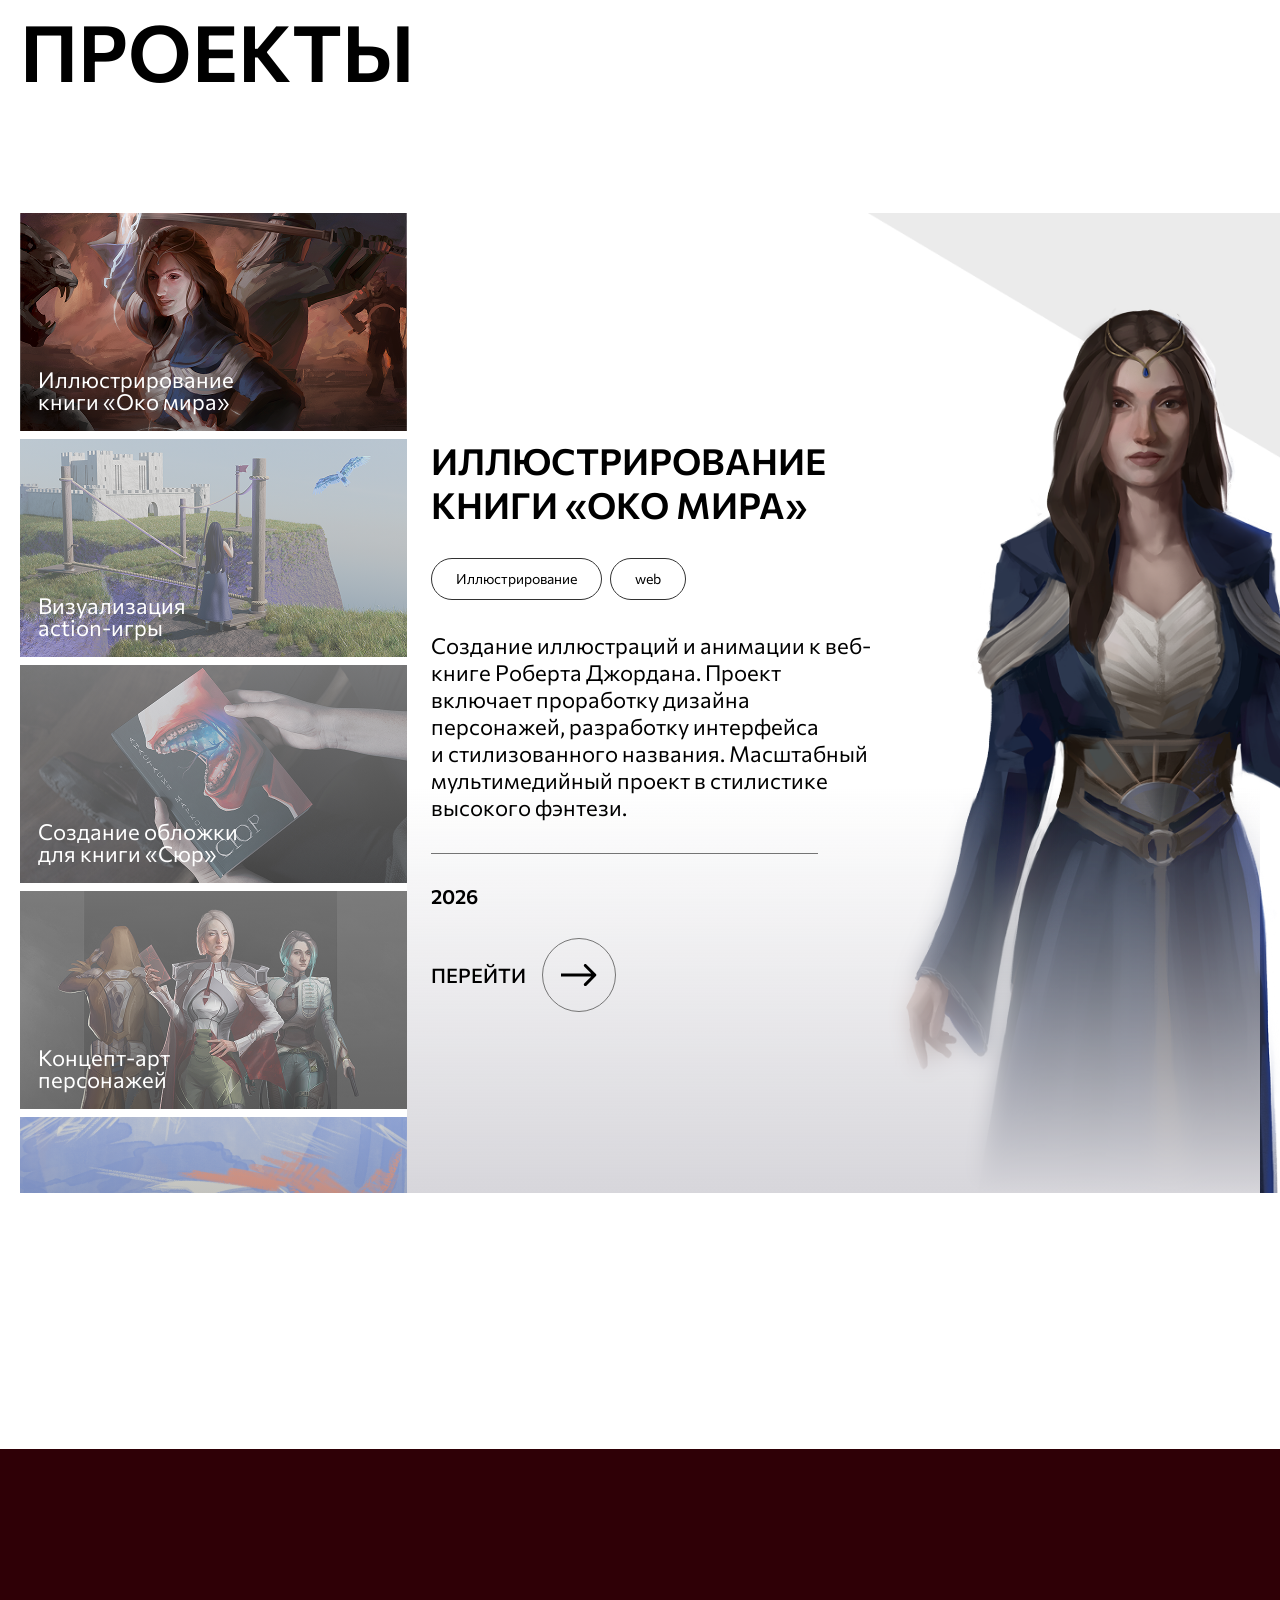
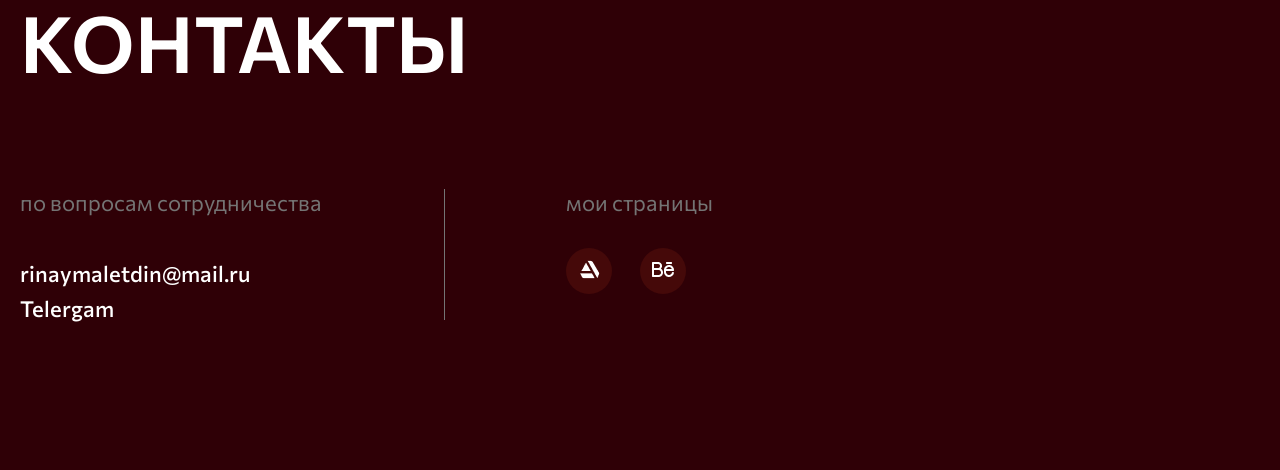
==== commit da1d54b9: "final" ====
--- a/index.html
+++ b/index.html
@@ -31,7 +31,7 @@
         </div>
     </div>
 
-    <section class="shapka diff" id="scroll_up_end" style="background-image: url('../assets/images/index/background.png')">
+    <section class="shapka diff" id="scroll_up_end" style="background-image: url('assets/images/index/background.png')">
         <div class="container">
             <h1 class="index">Портфолио</h1>
             <div class="name">
@@ -279,13 +279,13 @@
                     </div>
 
                     <div class="buttons_block">
-                        <a href="">
+                        <a href="https://www.artstation.com/rinaym">
                             <div class="so_but">
                                 <img src="assets/icons/artstation.png" alt="">
                             </div>
                         </a>
 
-                        <a href="">
+                        <a href="https://www.behance.net/chaypotikf">
                             <div class="so_but">
                                 <img src="assets/icons/behance.png" alt="">
                             </div>
--- a/css/main.css
+++ b/css/main.css
@@ -81,7 +81,7 @@
 }
 
 .container{
-    max-width: 1620px;
+    max-width: 1450px;
     padding: 0 20px;
     margin: 0 auto;
 }
@@ -103,7 +103,7 @@
     padding: 22px 40px;
     opacity: 80%;
 
-    transition: transform 0.3s ease, opacity 0.3s ease;
+    transition: transform 0.4s ease, opacity 0.3s ease;
 }
 
 
@@ -122,7 +122,7 @@
 }
 
 .navigation.hide {
-    transform: translateY(-150%);
+    transform: translateY(-155%);
 }
 
 .back{
--- a/css/bloks.css
+++ b/css/bloks.css
@@ -219,14 +219,34 @@
 
 /* КАРУСЕЛЬ КАРУСЕЛЬ */
 
+.karusel{
+    position: relative; /* ВАЖНО */
+    width: 100%;
+}
+
 .kar_next{
     display: flex;
     flex-direction: row;
     gap: 64px;
-    justify-content: end;
-    padding-top: 24px;
-}
-
+    justify-content: center;
+    padding-bottom: 24px;
+    position: absolute;
+    bottom: 0;
+    right: 32px;
+
+    z-index: 10;
+}
+
+.karusel img{
+    width: 100%;
+    height: auto;
+    display: block;
+}
+
+.karusel_btn{
+    background: rgb(225, 225, 225, 0.5);
+    border: 1px solid black;
+}
 
 
 /* ДРУГИЕ ПРОЕКТЫ */
@@ -248,16 +268,15 @@
     flex-wrap: nowrap;
     gap: 24px;
 
-    overflow-y:hidden;
+    overflow-y: hidden;
     overflow-x: visible;
     scroll-behavior: auto;
 
-    margin-left: calc(-1 * clamp(16px, 10vw, 150px));
-    margin-right: calc(-1 * clamp(16px, 10vw, 150px));
+    margin-left: calc(-1 * clamp(16px, 15%, 260px));
+    margin-right: calc(-1 * clamp(16px, 15%, 260px));
   
-    padding-left: clamp(16px, 10vw, 150px);
-    padding-right: clamp(16px, 10vw, 150px);
-
+    padding-left: clamp(16px, 15%, 260px);
+    padding-right: clamp(16px, 15%, 260px);
 }
 
 
@@ -284,15 +303,19 @@
 
 .klet_im{
     position: relative;
-    height: 725px;
+}
+
+.klet_im a img{
+    width: 468px;
 }
 
 .klet_im::before {
     content: "";
     position: absolute;
     inset: 0;
-
-    background: rgba(0, 0, 0, 0.5);
+    height: 645px;
+
+    background: rgba(225, 225, 225, 0.35);
     pointer-events: none;
 
     opacity: 1;
--- a/css/glavnaya.css
+++ b/css/glavnaya.css
@@ -26,7 +26,7 @@
 .name{
     display: flex;
     flex-direction: column;
-    gap: 520px;
+    gap: 420px;
 }
 
 .graf h3{
@@ -88,6 +88,7 @@
     display: flex;
     justify-content: space-between;
     flex-direction: row;
+    gap: 8px;
 }
 
 .tag{
@@ -164,6 +165,7 @@
 }
 
 .vertic{
+    width: auto;
     display: flex;
     flex-direction: column;
     gap: 8px;
@@ -177,27 +179,37 @@
 .vertic_item{
     position: relative;
     cursor: pointer;
+    display: flex;
+    flex-direction: column;
+    align-items: flex-start;
 
     color: white;
     font-size: 22px;
     font-family: "CommissionerR";
-}
-
-.vertic_item span{
-    padding: 8px;
-}
+    
+}
+
 
 .vertic_item img {
     width: 100%;
+    height: auto;
     display: block;
+    transition: 0.3s;
 }
 
 .vertic_item::before {
     content: "";
     position: absolute;
     inset: 0;
-    background: rgba(0,0,0,0.6);
-    transition: 0.3s;
+    width: 100%;
+    background: linear-gradient(
+        to bottom,
+        rgb(225, 225, 225, 0.5) 0%,
+        rgba(167, 167, 167, 0.4) 100%
+    );
+
+    transition: opacity 0.3s ease;
+    opacity: 1;
 }
 
 .vertic_item.active::after {
@@ -205,9 +217,14 @@
     position: absolute;
     top: 0;
     right: 0;
-    width: 15px;
+    width: 100%;
     height: 100%;
-    background: linear-gradient(to bottom, rgb(172, 11, 13),  rgb(59, 0, 5));
+    background: linear-gradient(
+        to bottom,
+        transparent 0%,
+        rgb(0, 0, 0, 0.4) 100%
+    );
+    
 }
 
 .vertic_item span {
@@ -216,14 +233,24 @@
     left: 10px;
     color: white;
     z-index: 2;
-}
+    padding: 8px;
+
+    max-width: 200px;
+}
+
 
 .vertic_item:hover::before {
-    background: rgba(0,0,0,0);
+    background: linear-gradient(
+        to bottom,
+        transparent 0%,
+        rgb(0, 0, 0, 0.4) 100%
+    );
+    transition: 0.3s;
 }
 
 .vertic_item.active::before {
     background: rgba(0,0,0,0);
+    transition: 0.3s;
 }
 
 /* ПРАВАЯ ЧАСТЬ */
@@ -233,6 +260,8 @@
 
     display: flex;
     justify-content: flex-end; 
+
+
 }
 
 /* БЛЮР */
@@ -281,19 +310,21 @@
 /* Если нужно более плавное размытие с маской */
 .prew_inner {
     position: relative;
-    width: 55%;
+    width: 100%;
     height: 100%;
+    left: -8px;
 }
 
 
 .prew_inner img {
     position: absolute;
-    inset: 0;
+    bottom: 0;
+    width: 600px;
 
     transition: 
-        opacity 0.1s ease,
+        opacity 0.3s ease,
         transform 0.5s ease,
-        filter 0.1s ease;
+        filter 0.3s ease;
 }
 
 /* текущая */
@@ -326,7 +357,8 @@
 
 
 .triangle{
-    margin-left: -24px;
+    margin-left: 0px;
+    padding-bottom: 624px;
 }
 
 
@@ -354,11 +386,12 @@
 }
 
 .text_proj h3{
-    max-width: 527px;
+    max-width:727px;
 }
 
 .desc{
     max-width: 498px;
+    min-width: 445px;
 }
 
 .tags{
